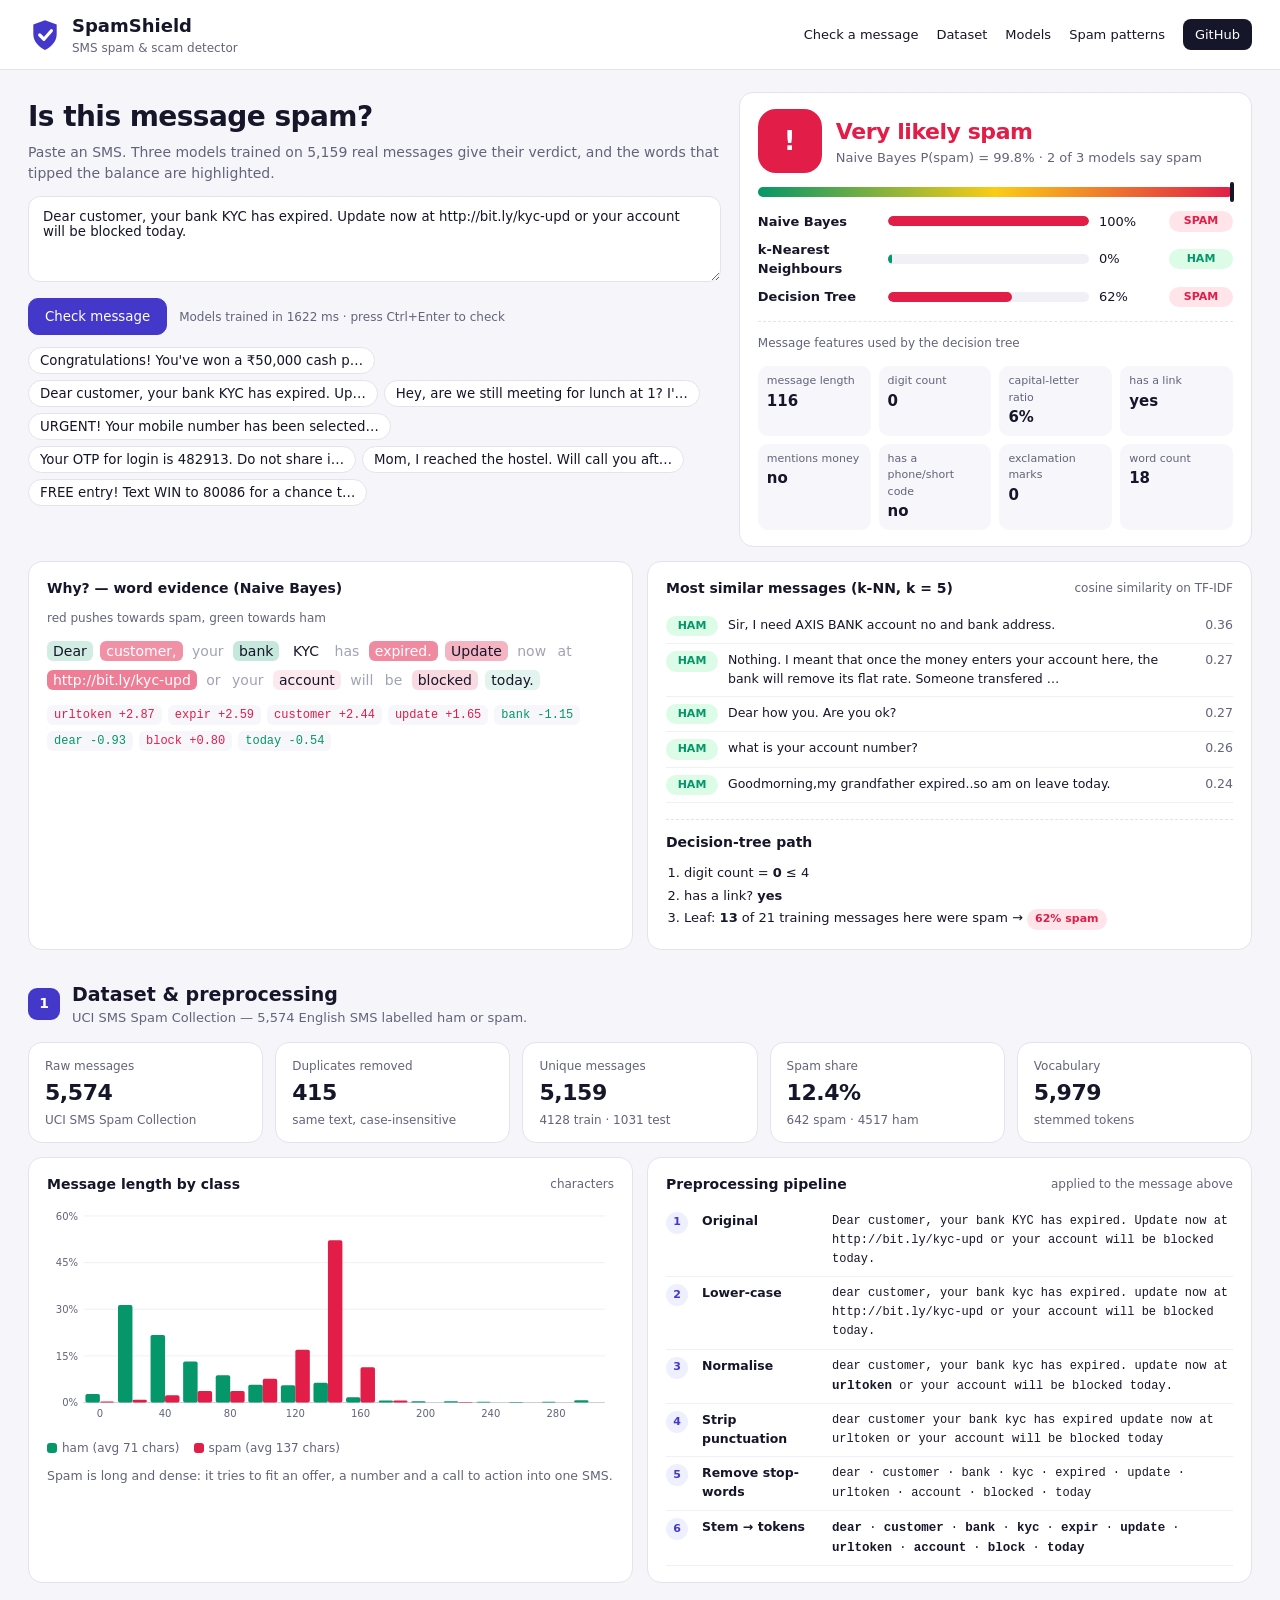
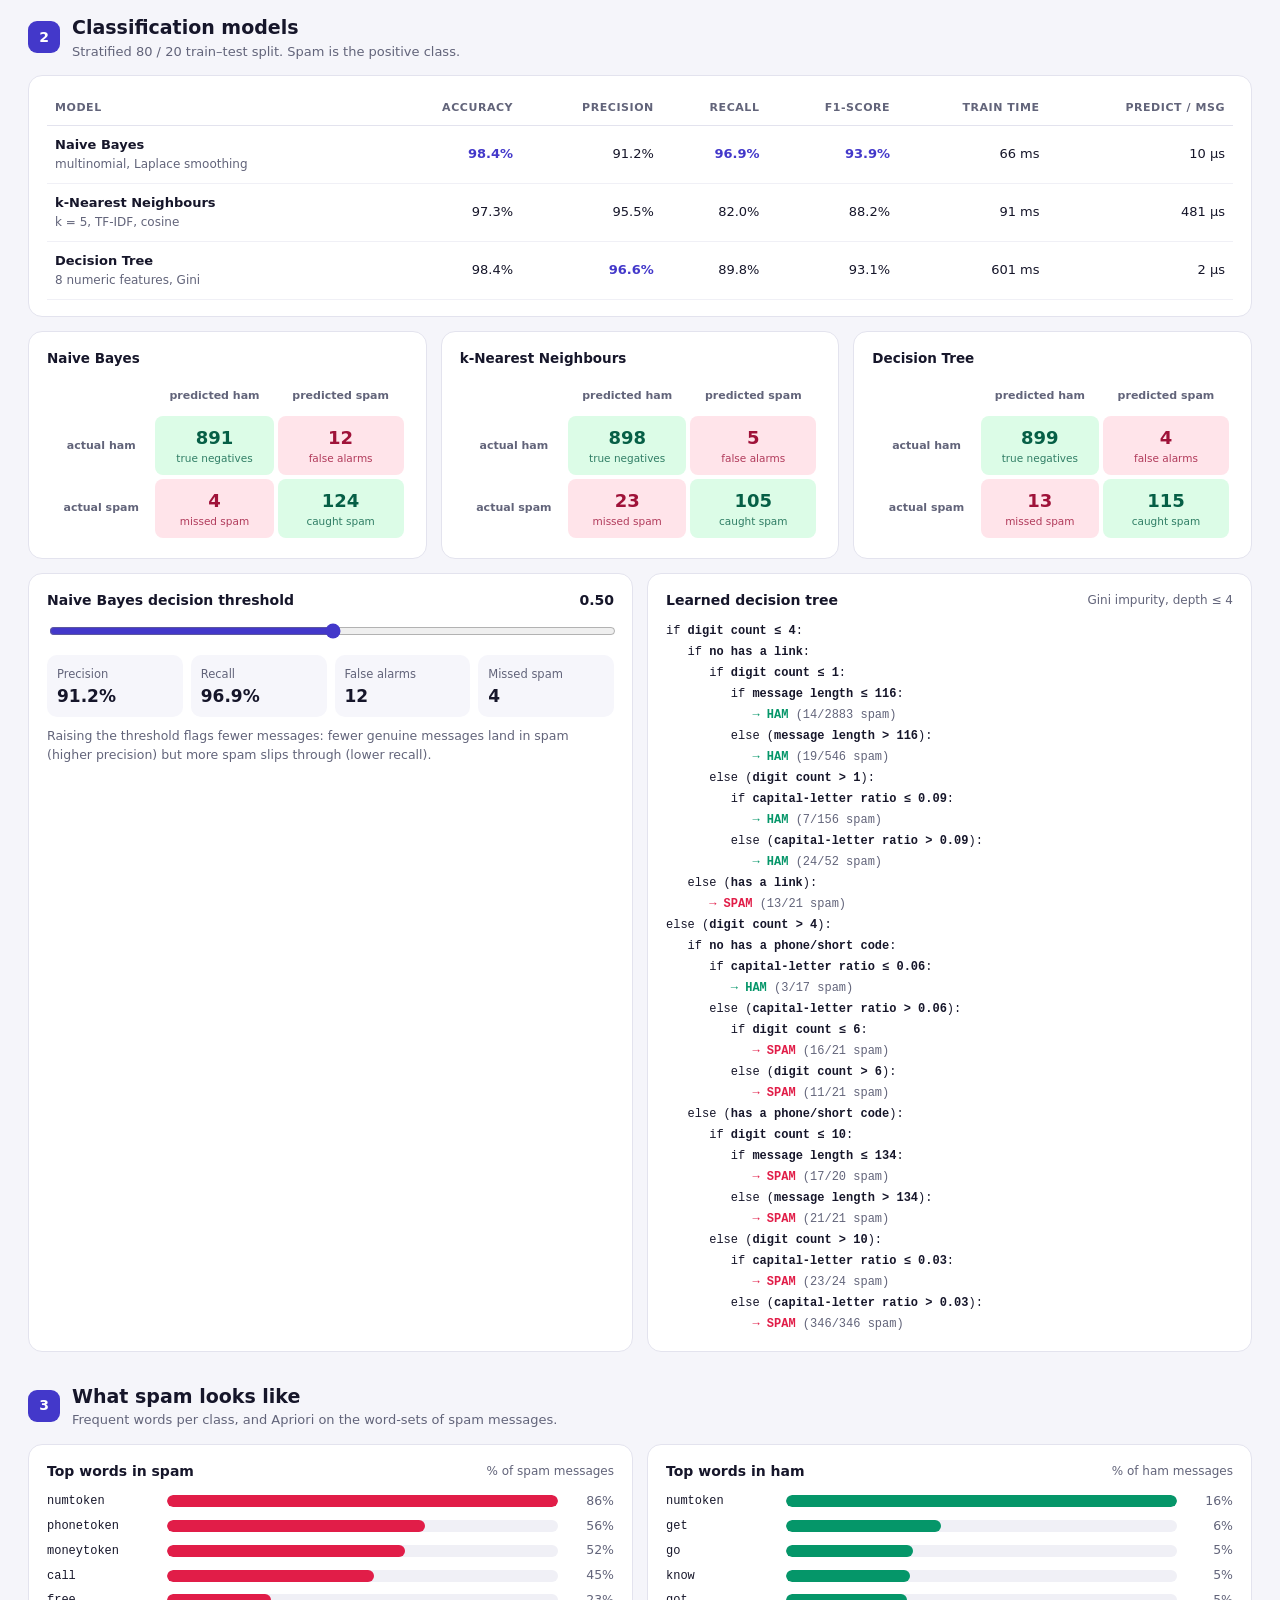
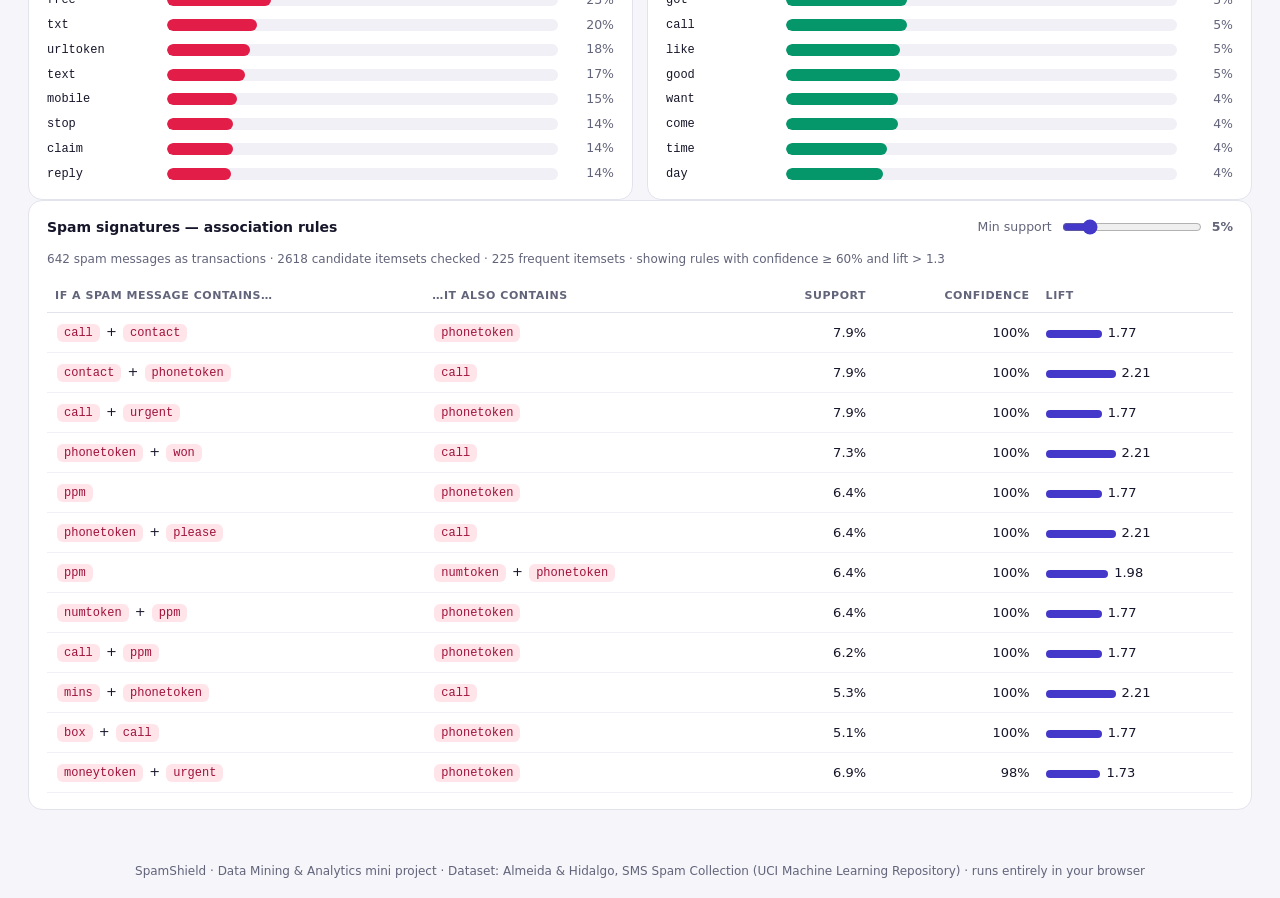
==== index.html @ 01b921a8 "SpamShield: SMS spam detector (Naive Bayes, k-NN, decision tree, Apriori)" ====
<!doctype html>
<html lang="en">
<head>
  <meta charset="utf-8" />
  <meta name="viewport" content="width=device-width, initial-scale=1" />
  <title>SpamShield — SMS Spam Detector</title>
  <meta name="description" content="Paste any SMS and see whether it is spam. Naive Bayes, k-NN and a decision tree trained on the SMS Spam Collection, with text preprocessing and Apriori spam patterns." />
  <link rel="icon" href="data:image/svg+xml,<svg xmlns='http://www.w3.org/2000/svg' viewBox='0 0 32 32'><path d='M16 2l11 4v9c0 7-5 12-11 15C10 27 5 22 5 15V6z' fill='%234338ca'/><path d='M11 16l4 4 7-8' stroke='white' stroke-width='3' fill='none' stroke-linecap='round' stroke-linejoin='round'/></svg>" />
  <link rel="stylesheet" href="style.css" />
</head>
<body>
  <header class="topbar">
    <div class="brand">
      <svg viewBox="0 0 32 32" aria-hidden="true"><path d="M16 2l11 4v9c0 7-5 12-11 15C10 27 5 22 5 15V6z" fill="#4338ca"/><path d="M11 16l4 4 7-8" stroke="#fff" stroke-width="3" fill="none" stroke-linecap="round" stroke-linejoin="round"/></svg>
      <div><h1>SpamShield</h1><p>SMS spam &amp; scam detector</p></div>
    </div>
    <nav>
      <a href="#check">Check a message</a>
      <a href="#data">Dataset</a>
      <a href="#models">Models</a>
      <a href="#patterns">Spam patterns</a>
      <a class="gh" href="https://github.com/shivangperplexity/sms-spam-detector" target="_blank" rel="noopener">GitHub</a>
    </nav>
  </header>

  <main>
    <!-- CHECKER -->
    <section id="check" class="hero">
      <div class="hero-left">
        <h2>Is this message spam?</h2>
        <p class="lead">Paste an SMS. Three models trained on 5,159 real messages give their verdict, and the words that tipped the balance are highlighted.</p>
        <textarea id="msg" rows="4" placeholder="Paste a message…" aria-label="Message to check"></textarea>
        <div class="row">
          <button class="btn primary" id="btnCheck" disabled>Check message</button>
          <span class="hint" id="status">Training models…</span>
        </div>
        <div class="examples" id="examples"></div>
      </div>
      <div class="verdict card" id="verdict">
        <div class="v-head">
          <div class="v-badge" id="vBadge">–</div>
          <div><div class="v-title" id="vTitle">Waiting for a message</div><div class="v-sub" id="vSub"></div></div>
        </div>
        <div class="meter"><div id="vMeter"></div><span class="mid"></span></div>
        <div class="votes" id="votes"></div>
        <div class="feats-head">Message features used by the decision tree</div>
        <div class="feats" id="feats"></div>
      </div>
    </section>

    <section class="grid-2">
      <div class="card">
        <div class="card-head"><h3>Why? — word evidence (Naive Bayes)</h3><span class="hint">red pushes towards spam, green towards ham</span></div>
        <div class="highlight" id="highlight"></div>
        <div class="evidence" id="evidence"></div>
      </div>
      <div class="card">
        <div class="card-head"><h3>Most similar messages (k-NN, k = 5)</h3><span class="hint">cosine similarity on TF-IDF</span></div>
        <ol class="neighbours" id="neighbours"></ol>
        <div class="card-head sub"><h3>Decision-tree path</h3></div>
        <ol class="treepath" id="treepath"></ol>
      </div>
    </section>

    <!-- DATA -->
    <section id="data" class="block">
      <div class="section-title"><span class="num">1</span><div><h2>Dataset &amp; preprocessing</h2><p>UCI SMS Spam Collection — 5,574 English SMS labelled ham or spam.</p></div></div>
      <div class="kpis" id="kpis"></div>
      <div class="grid-2">
        <div class="card">
          <div class="card-head"><h3>Message length by class</h3><span class="hint">characters</span></div>
          <div id="lenChart"></div>
        </div>
        <div class="card">
          <div class="card-head"><h3>Preprocessing pipeline</h3><span class="hint">applied to the message above</span></div>
          <ol class="pipeline" id="pipeline"></ol>
        </div>
      </div>
    </section>

    <!-- MODELS -->
    <section id="models" class="block">
      <div class="section-title"><span class="num">2</span><div><h2>Classification models</h2><p>Stratified 80 / 20 train–test split. Spam is the positive class.</p></div></div>
      <div class="card">
        <div class="table-wrap"><table class="tbl" id="metricTable"></table></div>
      </div>
      <div class="grid-3" id="cms"></div>
      <div class="grid-2">
        <div class="card">
          <div class="card-head"><h3>Naive Bayes decision threshold</h3><b id="thrV">0.50</b></div>
          <input type="range" id="thr" min="5" max="95" value="50" aria-label="Threshold" />
          <div class="thr-grid" id="thrStats"></div>
          <p class="note">Raising the threshold flags fewer messages: fewer genuine messages land in spam (higher precision) but more spam slips through (lower recall).</p>
        </div>
        <div class="card">
          <div class="card-head"><h3>Learned decision tree</h3><span class="hint">Gini impurity, depth ≤ 4</span></div>
          <div class="tree" id="tree"></div>
        </div>
      </div>
    </section>

    <!-- PATTERNS -->
    <section id="patterns" class="block">
      <div class="section-title"><span class="num">3</span><div><h2>What spam looks like</h2><p>Frequent words per class, and Apriori on the word-sets of spam messages.</p></div></div>
      <div class="grid-2">
        <div class="card"><div class="card-head"><h3>Top words in spam</h3><span class="hint">% of spam messages</span></div><div class="bars" id="spamWords"></div></div>
        <div class="card"><div class="card-head"><h3>Top words in ham</h3><span class="hint">% of ham messages</span></div><div class="bars" id="hamWords"></div></div>
      </div>
      <div class="card">
        <div class="card-head">
          <h3>Spam signatures — association rules</h3>
          <label class="ctl">Min support <input type="range" id="sup" min="3" max="15" value="5" /> <b id="supV">5%</b></label>
        </div>
        <p class="hint" id="aprMeta"></p>
        <div class="table-wrap"><table class="tbl" id="rulesTable"></table></div>
      </div>
    </section>
  </main>
  <footer class="foot">SpamShield · Data Mining &amp; Analytics mini project · Dataset: Almeida &amp; Hidalgo, SMS Spam Collection (UCI Machine Learning Repository) · runs entirely in your browser</footer>

  <script src="js/spam.js"></script>
  <script src="js/app.js"></script>
</body>
</html>
---- style.css ----
:root {
  --bg: #f5f5fa;
  --card: #ffffff;
  --line: #e3e3ee;
  --ink: #16162a;
  --muted: #62647a;
  --accent: #4338ca;
  --accent-soft: #eef0ff;
  --spam: #e11d48;
  --spam-soft: #ffe4ea;
  --ham: #059669;
  --ham-soft: #dcfce7;
  --mono: "JetBrains Mono", ui-monospace, Menlo, Consolas, monospace;
}
* { box-sizing: border-box; }
html { scroll-behavior: smooth; }
body { margin: 0; background: var(--bg); color: var(--ink); font: 14px/1.5 "Inter", system-ui, -apple-system, "Segoe UI", Roboto, sans-serif; }

.topbar { display: flex; justify-content: space-between; align-items: center; padding: 12px 28px; background: #fff; border-bottom: 1px solid var(--line); position: sticky; top: 0; z-index: 5; }
.brand { display: flex; gap: 10px; align-items: center; }
.brand svg { width: 34px; height: 34px; }
.brand h1 { margin: 0; font-size: 18px; }
.brand p { margin: 0; color: var(--muted); font-size: 12px; }
nav { display: flex; gap: 18px; align-items: center; }
nav a { color: var(--ink); text-decoration: none; font-size: 13px; font-weight: 500; }
nav a:hover { color: var(--accent); }
nav .gh { background: var(--ink); color: #fff; padding: 6px 12px; border-radius: 8px; }
nav .gh:hover { color: #fff; background: var(--accent); }

main { max-width: 1280px; margin: 0 auto; padding: 22px 28px; }
.card { background: var(--card); border: 1px solid var(--line); border-radius: 14px; padding: 16px 18px; min-width: 0; }
.card-head { display: flex; justify-content: space-between; align-items: center; gap: 10px; margin-bottom: 10px; flex-wrap: wrap; }
.card-head.sub { margin-top: 16px; padding-top: 12px; border-top: 1px dashed var(--line); }
.card-head h3 { margin: 0; font-size: 14px; }
.hint { color: var(--muted); font-size: 12px; }
.note { color: var(--muted); font-size: 12.5px; margin: 10px 0 0; }
.grid-2 { display: grid; grid-template-columns: 1fr 1fr; gap: 14px; margin-top: 14px; }
.grid-3 { display: grid; grid-template-columns: repeat(3, 1fr); gap: 14px; margin-top: 14px; }

.hero { display: grid; grid-template-columns: 1.35fr 1fr; gap: 18px; align-items: stretch; }
.hero h2 { margin: 4px 0 4px; font-size: 28px; letter-spacing: -0.02em; }
.lead { margin: 0 0 12px; color: var(--muted); }
textarea { width: 100%; border: 1px solid var(--line); border-radius: 12px; padding: 12px 14px; font: 15px/1.5 inherit; font-family: inherit; resize: vertical; background: #fff; color: var(--ink); }
textarea:focus { outline: 3px solid var(--accent-soft); border-color: var(--accent); }
.row { display: flex; gap: 12px; align-items: center; margin-top: 10px; }
.btn { border: 1px solid var(--line); background: #fff; border-radius: 10px; padding: 10px 16px; font: 600 14px/1 inherit; font-family: inherit; cursor: pointer; }
.btn.primary { background: var(--accent); color: #fff; border-color: var(--accent); }
.btn.primary:hover { background: #3730a3; }
.btn:disabled { opacity: .5; cursor: progress; }
.examples { display: flex; flex-wrap: wrap; gap: 6px; margin-top: 12px; }
.examples button { border: 1px solid var(--line); background: #fff; border-radius: 20px; padding: 5px 11px; font: 500 12px/1.3 inherit; font-family: inherit; cursor: pointer; color: var(--ink); max-width: 100%; overflow: hidden; text-overflow: ellipsis; white-space: nowrap; }
.examples button:hover { border-color: var(--accent); color: var(--accent); }
.examples button i { font-style: normal; font-weight: 700; margin-right: 4px; }

.verdict { display: flex; flex-direction: column; gap: 14px; }
.v-head { display: flex; gap: 14px; align-items: center; }
.v-badge { width: 64px; height: 64px; border-radius: 18px; display: grid; place-items: center; font-weight: 800; font-size: 26px; background: #f0f0f6; color: var(--muted); flex: none; }
.verdict.spam .v-badge { background: var(--spam); color: #fff; }
.verdict.ham .v-badge { background: var(--ham); color: #fff; }
.v-title { font-size: 22px; font-weight: 800; letter-spacing: -0.02em; }
.verdict.spam .v-title { color: var(--spam); }
.verdict.ham .v-title { color: var(--ham); }
.v-sub { color: var(--muted); font-size: 13px; }
.meter { position: relative; height: 10px; border-radius: 6px; background: linear-gradient(90deg, var(--ham) 0%, #facc15 50%, var(--spam) 100%); }
.meter div { position: absolute; top: -5px; width: 4px; height: 20px; border-radius: 2px; background: var(--ink); left: 0; transition: left .3s; }
.meter .mid { position: absolute; left: 50%; top: 12px; font-size: 10px; color: var(--muted); }
.votes { display: flex; flex-direction: column; gap: 8px; }
.vote { display: grid; grid-template-columns: 120px 1fr 60px 64px; gap: 10px; align-items: center; font-size: 13px; }
.vote .bar { height: 10px; background: #f0f0f6; border-radius: 5px; overflow: hidden; }
.vote .bar i { display: block; height: 100%; border-radius: 5px; }
.tag { display: inline-block; font-size: 11px; font-weight: 700; padding: 2px 8px; border-radius: 20px; text-align: center; }
.tag.spam { background: var(--spam-soft); color: var(--spam); }
.tag.ham { background: var(--ham-soft); color: var(--ham); }

.highlight { line-height: 2.1; font-size: 14px; }
.highlight span { padding: 2px 6px; border-radius: 6px; margin-right: 3px; white-space: nowrap; }
.highlight span.skip { color: #a1a3b5; padding: 0 2px; }
.evidence { display: flex; flex-wrap: wrap; gap: 6px; margin-top: 10px; }
.evidence span { font: 12px var(--mono); background: #f6f6fb; border-radius: 6px; padding: 3px 7px; }
.neighbours { list-style: none; margin: 0; padding: 0; }
.neighbours li { display: grid; grid-template-columns: 52px 1fr 48px; gap: 10px; padding: 7px 0; border-bottom: 1px solid #f0f0f6; font-size: 12.5px; align-items: start; }
.neighbours .sim { color: var(--muted); text-align: right; font-variant-numeric: tabular-nums; }
.treepath { margin: 0; padding-left: 18px; font-size: 13px; }
.treepath li { margin: 3px 0; }
.treepath code { font: 12px var(--mono); background: #f6f6fb; padding: 1px 5px; border-radius: 4px; }

.block { margin-top: 30px; scroll-margin-top: 70px; }
.section-title { display: flex; gap: 12px; align-items: center; margin-bottom: 14px; }
.section-title .num { width: 32px; height: 32px; border-radius: 9px; background: var(--accent); color: #fff; display: grid; place-items: center; font-weight: 700; flex: none; }
.section-title h2 { margin: 0; font-size: 19px; }
.section-title p { margin: 0; color: var(--muted); font-size: 13px; }
.kpis { display: grid; grid-template-columns: repeat(5, 1fr); gap: 12px; }
.kpi { background: #fff; border: 1px solid var(--line); border-radius: 14px; padding: 12px 16px; }
.kpi span { font-size: 12px; color: var(--muted); }
.kpi b { display: block; font-size: 22px; letter-spacing: -0.02em; }
.kpi small { color: var(--muted); font-size: 12px; }

.chart { width: 100%; height: auto; display: block; }
.chart .grid { stroke: #efeff5; }
.chart .axis { stroke: #c9c9d8; }
.chart .tick { fill: var(--muted); font: 11px "Inter", system-ui, sans-serif; }
.legend { display: flex; gap: 14px; font-size: 12px; color: var(--muted); margin-top: 6px; }
.legend i { display: inline-block; width: 10px; height: 10px; border-radius: 3px; margin-right: 5px; vertical-align: -1px; }

.pipeline { list-style: none; margin: 0; padding: 0; counter-reset: s; }
.pipeline li { display: grid; grid-template-columns: 26px 120px 1fr; gap: 10px; padding: 7px 0; border-bottom: 1px solid #f0f0f6; font-size: 12.5px; align-items: start; }
.pipeline li::before { counter-increment: s; content: counter(s); width: 22px; height: 22px; border-radius: 50%; background: var(--accent-soft); color: var(--accent); display: grid; place-items: center; font-weight: 700; font-size: 11px; }
.pipeline b { font-size: 12.5px; }
.pipeline code { font: 12px/1.6 var(--mono); word-break: break-word; }

.table-wrap { overflow-x: auto; }
.tbl { width: 100%; border-collapse: collapse; font-size: 13px; }
.tbl th { text-align: left; font-size: 11px; text-transform: uppercase; letter-spacing: .05em; color: var(--muted); font-weight: 600; padding: 8px; border-bottom: 1px solid var(--line); white-space: nowrap; }
.tbl td { padding: 9px 8px; border-bottom: 1px solid #f0f0f6; }
.tbl .num { text-align: right; font-variant-numeric: tabular-nums; }
.tbl tr.best td { background: #f3f4ff; }
.tbl td.top { color: var(--accent); font-weight: 700; }

.cm h4 { margin: 0 0 8px; font-size: 13.5px; }
.cm table { border-collapse: separate; border-spacing: 4px; width: 100%; font-size: 12px; }
.cm td, .cm th { text-align: center; padding: 8px 4px; border-radius: 8px; }
.cm th { color: var(--muted); font-weight: 600; font-size: 11px; }
.cm td { font-size: 18px; font-weight: 700; }
.cm td small { display: block; font-size: 10.5px; font-weight: 500; opacity: .8; }
.cm .good { background: var(--ham-soft); color: #065f46; }
.cm .bad { background: var(--spam-soft); color: #9f1239; }

input[type=range] { accent-color: var(--accent); width: 100%; }
.thr-grid { display: grid; grid-template-columns: repeat(4, 1fr); gap: 8px; margin-top: 10px; }
.thr-grid div { background: #f6f6fb; border-radius: 10px; padding: 8px 10px; }
.thr-grid span { font-size: 11.5px; color: var(--muted); }
.thr-grid b { display: block; font-size: 17px; }
.tree { font: 12px/1.75 var(--mono); }
.tree .t-node { white-space: nowrap; }
.tree .leaf.spam { color: var(--spam); font-weight: 700; }
.tree .leaf.ham { color: var(--ham); font-weight: 700; }
.tree .t-node span.dim { color: var(--muted); }

.bars { display: flex; flex-direction: column; gap: 6px; }
.brow { display: grid; grid-template-columns: 110px 1fr 46px; gap: 10px; align-items: center; font-size: 12.5px; }
.brow code { font: 12px var(--mono); }
.brow .bar { height: 12px; background: #f0f0f6; border-radius: 6px; overflow: hidden; }
.brow .bar i { display: block; height: 100%; border-radius: 6px; }
.brow span { text-align: right; color: var(--muted); font-variant-numeric: tabular-nums; }
.ctl { display: flex; align-items: center; gap: 8px; font-size: 12.5px; color: var(--muted); }
.ctl input { width: 140px; }
.chip { display: inline-block; font: 12px var(--mono); background: var(--spam-soft); color: #9f1239; padding: 2px 7px; border-radius: 6px; margin: 1px 2px; }
.liftbar { display: inline-block; height: 8px; border-radius: 4px; background: var(--accent); vertical-align: middle; margin-right: 6px; }

.foot { text-align: center; color: var(--muted); font-size: 12px; padding: 30px 16px; }

@media (max-width: 1000px) {
  .hero, .grid-2 { grid-template-columns: 1fr; }
  .grid-3 { grid-template-columns: 1fr; }
  .kpis { grid-template-columns: repeat(3, 1fr); }
  nav a:not(.gh) { display: none; }
}
@media (max-width: 600px) {
  main { padding: 16px; }
  .topbar { padding: 10px 16px; }
  .kpis { grid-template-columns: 1fr 1fr; }
  .vote { grid-template-columns: 90px 1fr 46px 56px; }
  .pipeline li { grid-template-columns: 26px 1fr; }
  .pipeline li code { grid-column: 2; }
  .thr-grid { grid-template-columns: 1fr 1fr; }
}
.feats-head { font-size: 12px; color: var(--muted); border-top: 1px dashed var(--line); padding-top: 12px; margin-top: auto; }
.feats { display: grid; grid-template-columns: repeat(4, 1fr); gap: 8px; }
.feats div { background: #f6f6fb; border-radius: 10px; padding: 7px 9px; }
.feats span { display: block; font-size: 11px; color: var(--muted); }
.feats b { font-size: 15px; }
@media (max-width: 600px) { .feats { grid-template-columns: 1fr 1fr; } }
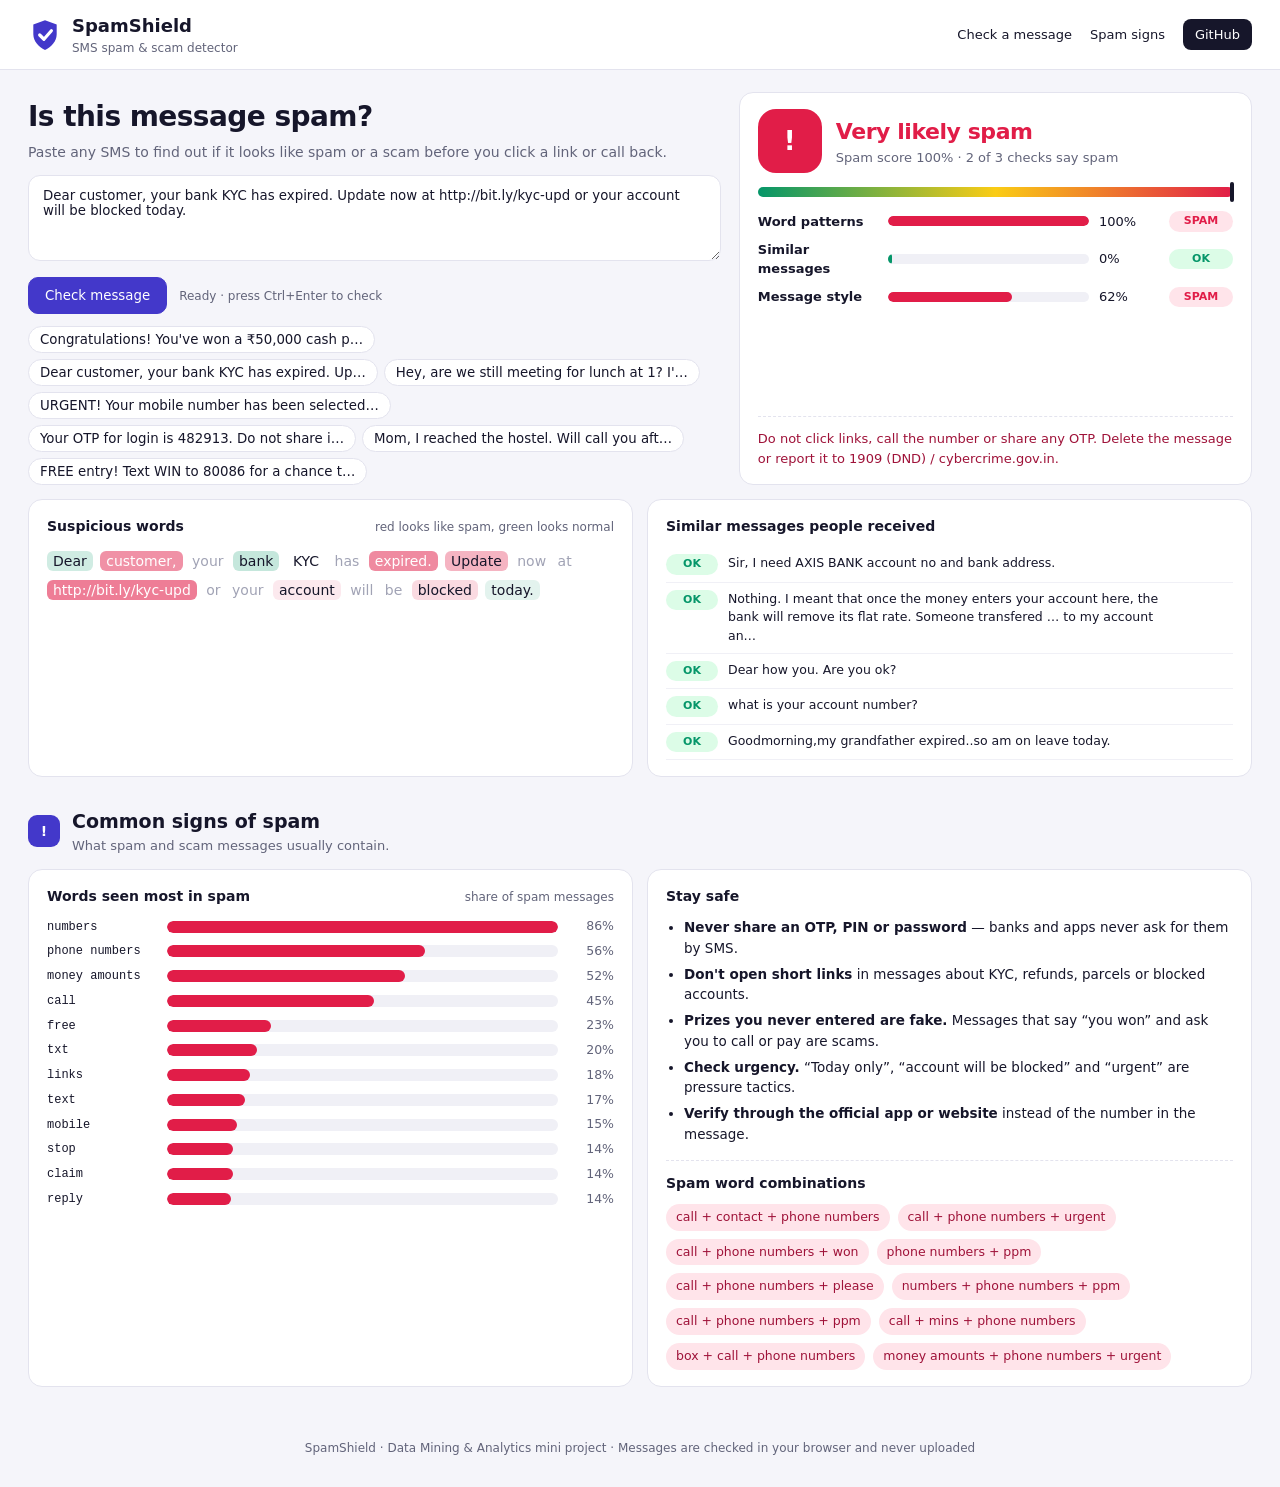
==== commit 9ce20aa2: "Simplify UI: remove model explanations and formulas" ====
--- a/index.html
+++ b/index.html
@@ -16,9 +16,7 @@
     </div>
     <nav>
       <a href="#check">Check a message</a>
-      <a href="#data">Dataset</a>
-      <a href="#models">Models</a>
-      <a href="#patterns">Spam patterns</a>
+      <a href="#patterns">Spam signs</a>
       <a class="gh" href="https://github.com/shivangperplexity/sms-spam-detector" target="_blank" rel="noopener">GitHub</a>
     </nav>
   </header>
@@ -28,7 +26,7 @@
     <section id="check" class="hero">
       <div class="hero-left">
         <h2>Is this message spam?</h2>
-        <p class="lead">Paste an SMS. Three models trained on 5,159 real messages give their verdict, and the words that tipped the balance are highlighted.</p>
+        <p class="lead">Paste any SMS to find out if it looks like spam or a scam before you click a link or call back.</p>
         <textarea id="msg" rows="4" placeholder="Paste a message…" aria-label="Message to check"></textarea>
         <div class="row">
           <button class="btn primary" id="btnCheck" disabled>Check message</button>
@@ -43,80 +41,41 @@
         </div>
         <div class="meter"><div id="vMeter"></div><span class="mid"></span></div>
         <div class="votes" id="votes"></div>
-        <div class="feats-head">Message features used by the decision tree</div>
-        <div class="feats" id="feats"></div>
+        <p class="tip" id="vTip"></p>
       </div>
     </section>
 
     <section class="grid-2">
       <div class="card">
-        <div class="card-head"><h3>Why? — word evidence (Naive Bayes)</h3><span class="hint">red pushes towards spam, green towards ham</span></div>
+        <div class="card-head"><h3>Suspicious words</h3><span class="hint">red looks like spam, green looks normal</span></div>
         <div class="highlight" id="highlight"></div>
-        <div class="evidence" id="evidence"></div>
       </div>
       <div class="card">
-        <div class="card-head"><h3>Most similar messages (k-NN, k = 5)</h3><span class="hint">cosine similarity on TF-IDF</span></div>
+        <div class="card-head"><h3>Similar messages people received</h3></div>
         <ol class="neighbours" id="neighbours"></ol>
-        <div class="card-head sub"><h3>Decision-tree path</h3></div>
-        <ol class="treepath" id="treepath"></ol>
-      </div>
-    </section>
-
-    <!-- DATA -->
-    <section id="data" class="block">
-      <div class="section-title"><span class="num">1</span><div><h2>Dataset &amp; preprocessing</h2><p>UCI SMS Spam Collection — 5,574 English SMS labelled ham or spam.</p></div></div>
-      <div class="kpis" id="kpis"></div>
-      <div class="grid-2">
-        <div class="card">
-          <div class="card-head"><h3>Message length by class</h3><span class="hint">characters</span></div>
-          <div id="lenChart"></div>
-        </div>
-        <div class="card">
-          <div class="card-head"><h3>Preprocessing pipeline</h3><span class="hint">applied to the message above</span></div>
-          <ol class="pipeline" id="pipeline"></ol>
-        </div>
-      </div>
-    </section>
-
-    <!-- MODELS -->
-    <section id="models" class="block">
-      <div class="section-title"><span class="num">2</span><div><h2>Classification models</h2><p>Stratified 80 / 20 train–test split. Spam is the positive class.</p></div></div>
-      <div class="card">
-        <div class="table-wrap"><table class="tbl" id="metricTable"></table></div>
-      </div>
-      <div class="grid-3" id="cms"></div>
-      <div class="grid-2">
-        <div class="card">
-          <div class="card-head"><h3>Naive Bayes decision threshold</h3><b id="thrV">0.50</b></div>
-          <input type="range" id="thr" min="5" max="95" value="50" aria-label="Threshold" />
-          <div class="thr-grid" id="thrStats"></div>
-          <p class="note">Raising the threshold flags fewer messages: fewer genuine messages land in spam (higher precision) but more spam slips through (lower recall).</p>
-        </div>
-        <div class="card">
-          <div class="card-head"><h3>Learned decision tree</h3><span class="hint">Gini impurity, depth ≤ 4</span></div>
-          <div class="tree" id="tree"></div>
-        </div>
       </div>
     </section>
 
     <!-- PATTERNS -->
     <section id="patterns" class="block">
-      <div class="section-title"><span class="num">3</span><div><h2>What spam looks like</h2><p>Frequent words per class, and Apriori on the word-sets of spam messages.</p></div></div>
+      <div class="section-title"><span class="num">!</span><div><h2>Common signs of spam</h2><p>What spam and scam messages usually contain.</p></div></div>
       <div class="grid-2">
-        <div class="card"><div class="card-head"><h3>Top words in spam</h3><span class="hint">% of spam messages</span></div><div class="bars" id="spamWords"></div></div>
-        <div class="card"><div class="card-head"><h3>Top words in ham</h3><span class="hint">% of ham messages</span></div><div class="bars" id="hamWords"></div></div>
-      </div>
-      <div class="card">
-        <div class="card-head">
-          <h3>Spam signatures — association rules</h3>
-          <label class="ctl">Min support <input type="range" id="sup" min="3" max="15" value="5" /> <b id="supV">5%</b></label>
+        <div class="card"><div class="card-head"><h3>Words seen most in spam</h3><span class="hint">share of spam messages</span></div><div class="bars" id="spamWords"></div></div>
+        <div class="card"><div class="card-head"><h3>Stay safe</h3></div>
+          <ul class="safe" id="safeTips">
+            <li><b>Never share an OTP, PIN or password</b> — banks and apps never ask for them by SMS.</li>
+            <li><b>Don't open short links</b> in messages about KYC, refunds, parcels or blocked accounts.</li>
+            <li><b>Prizes you never entered are fake.</b> Messages that say “you won” and ask you to call or pay are scams.</li>
+            <li><b>Check urgency.</b> “Today only”, “account will be blocked” and “urgent” are pressure tactics.</li>
+            <li><b>Verify through the official app or website</b> instead of the number in the message.</li>
+          </ul>
+          <div class="card-head sub"><h3>Spam word combinations</h3></div>
+          <div class="combos" id="combos"></div>
         </div>
-        <p class="hint" id="aprMeta"></p>
-        <div class="table-wrap"><table class="tbl" id="rulesTable"></table></div>
       </div>
     </section>
   </main>
-  <footer class="foot">SpamShield · Data Mining &amp; Analytics mini project · Dataset: Almeida &amp; Hidalgo, SMS Spam Collection (UCI Machine Learning Repository) · runs entirely in your browser</footer>
+  <footer class="foot">SpamShield · Data Mining &amp; Analytics mini project · Messages are checked in your browser and never uploaded</footer>
 
   <script src="js/spam.js"></script>
   <script src="js/app.js"></script>
--- a/style.css
+++ b/style.css
@@ -170,3 +170,9 @@
 .feats span { display: block; font-size: 11px; color: var(--muted); }
 .feats b { font-size: 15px; }
 @media (max-width: 600px) { .feats { grid-template-columns: 1fr 1fr; } }
+.tip { margin: auto 0 0; font-size: 13px; color: var(--muted); border-top: 1px dashed var(--line); padding-top: 12px; }
+.verdict.spam .tip { color: #9f1239; }
+.safe { margin: 0; padding-left: 18px; font-size: 13.5px; }
+.safe li { margin: 6px 0; }
+.combos { display: flex; flex-wrap: wrap; gap: 8px; }
+.combos span { background: var(--spam-soft); color: #9f1239; border-radius: 20px; padding: 4px 10px; font-size: 12.5px; }
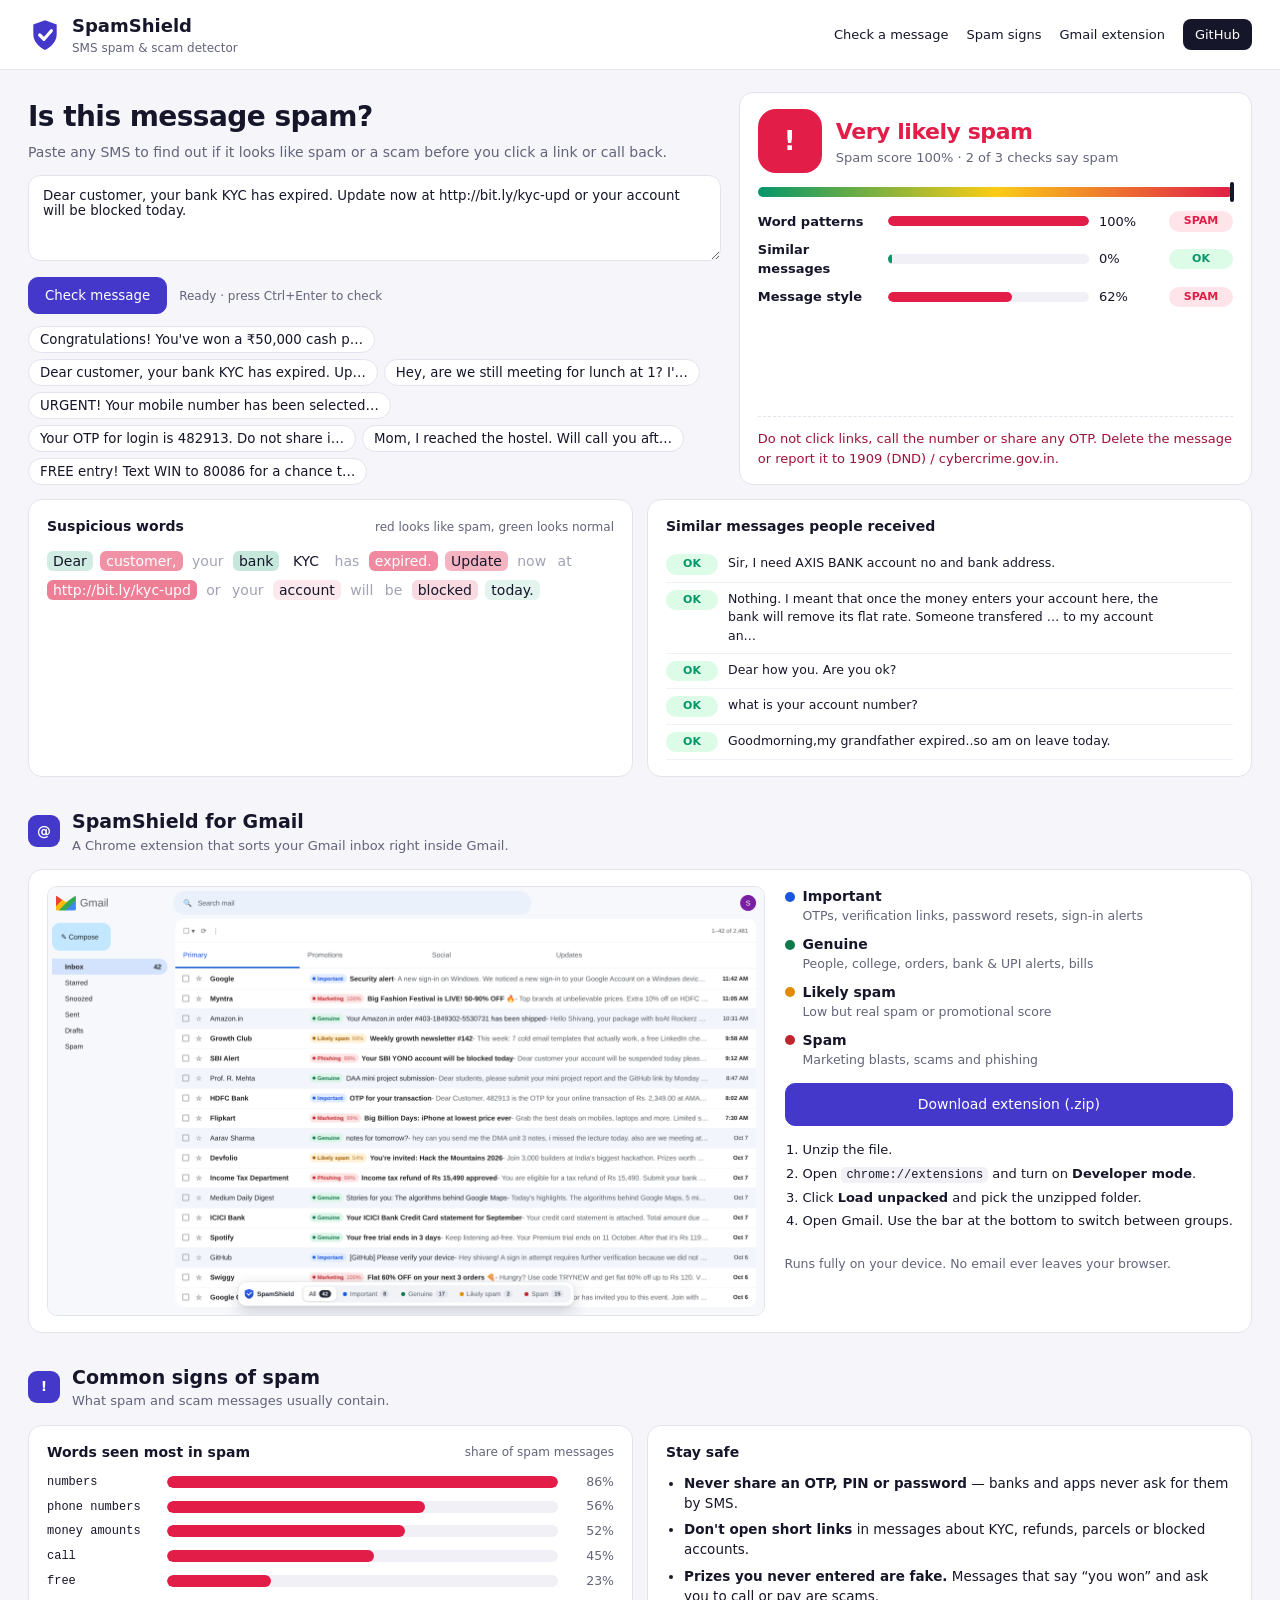
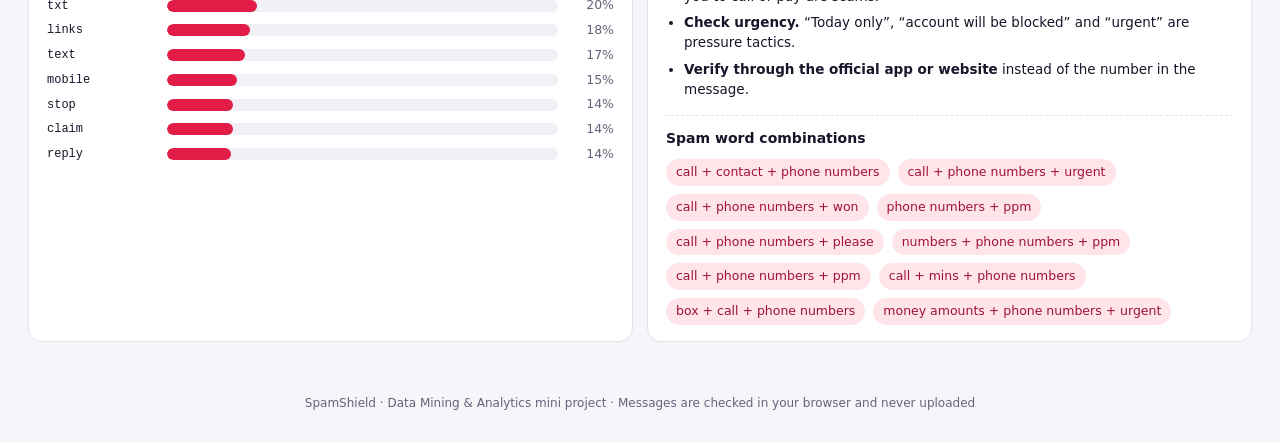
==== commit 038cf743: "Add SpamShield for Gmail Chrome extension 4-class email model (genuine / important / promo / spam) t" ====
--- a/index.html
+++ b/index.html
@@ -17,6 +17,7 @@
     <nav>
       <a href="#check">Check a message</a>
       <a href="#patterns">Spam signs</a>
+      <a href="#gmail">Gmail extension</a>
       <a class="gh" href="https://github.com/shivangperplexity/sms-spam-detector" target="_blank" rel="noopener">GitHub</a>
     </nav>
   </header>
@@ -56,6 +57,30 @@
       </div>
     </section>
 
+    <!-- GMAIL EXTENSION -->
+    <section id="gmail" class="block">
+      <div class="section-title"><span class="num">@</span><div><h2>SpamShield for Gmail</h2><p>A Chrome extension that sorts your Gmail inbox right inside Gmail.</p></div></div>
+      <div class="card ext">
+        <img src="extension/screenshots/inbox.png" alt="Gmail inbox with SpamShield labels and filter bar" loading="lazy" />
+        <div class="ext-side">
+          <ul class="ext-groups">
+            <li><i class="g-imp"></i><b>Important</b><span>OTPs, verification links, password resets, sign-in alerts</span></li>
+            <li><i class="g-gen"></i><b>Genuine</b><span>People, college, orders, bank &amp; UPI alerts, bills</span></li>
+            <li><i class="g-lik"></i><b>Likely spam</b><span>Low but real spam or promotional score</span></li>
+            <li><i class="g-spm"></i><b>Spam</b><span>Marketing blasts, scams and phishing</span></li>
+          </ul>
+          <a class="btn primary" href="https://github.com/shivangperplexity/sms-spam-detector/raw/main/downloads/spamshield-gmail.zip">Download extension (.zip)</a>
+          <ol class="ext-steps">
+            <li>Unzip the file.</li>
+            <li>Open <code>chrome://extensions</code> and turn on <b>Developer mode</b>.</li>
+            <li>Click <b>Load unpacked</b> and pick the unzipped folder.</li>
+            <li>Open Gmail. Use the bar at the bottom to switch between groups.</li>
+          </ol>
+          <p class="note">Runs fully on your device. No email ever leaves your browser.</p>
+        </div>
+      </div>
+    </section>
+
     <!-- PATTERNS -->
     <section id="patterns" class="block">
       <div class="section-title"><span class="num">!</span><div><h2>Common signs of spam</h2><p>What spam and scam messages usually contain.</p></div></div>
--- a/style.css
+++ b/style.css
@@ -176,3 +176,17 @@
 .safe li { margin: 6px 0; }
 .combos { display: flex; flex-wrap: wrap; gap: 8px; }
 .combos span { background: var(--spam-soft); color: #9f1239; border-radius: 20px; padding: 4px 10px; font-size: 12.5px; }
+
+/* Gmail extension */
+.card.ext { display: grid; grid-template-columns: minmax(0, 1.6fr) minmax(0, 1fr); gap: 20px; align-items: start; }
+.card.ext img { width: 100%; border-radius: 10px; border: 1px solid var(--line); display: block; }
+.ext-side { display: flex; flex-direction: column; gap: 14px; }
+.ext-groups { list-style: none; margin: 0; padding: 0; display: grid; gap: 8px; }
+.ext-groups li { display: grid; grid-template-columns: 10px auto; column-gap: 8px; align-items: center; }
+.ext-groups i { width: 10px; height: 10px; border-radius: 50%; }
+.ext-groups span { grid-column: 2; color: var(--muted); font-size: 12.5px; }
+.g-imp { background: #1a56db; } .g-gen { background: #0e7a4b; } .g-lik { background: #e38b00; } .g-spm { background: #c0262d; }
+.ext-side .btn { text-align: center; text-decoration: none; }
+.ext-steps { margin: 0; padding-left: 18px; color: var(--ink); font-size: 13px; display: grid; gap: 4px; }
+.ext-steps code { font-family: var(--mono); font-size: 12px; background: #f0f0f6; padding: 1px 5px; border-radius: 5px; }
+@media (max-width: 860px) { .card.ext { grid-template-columns: 1fr; } }
